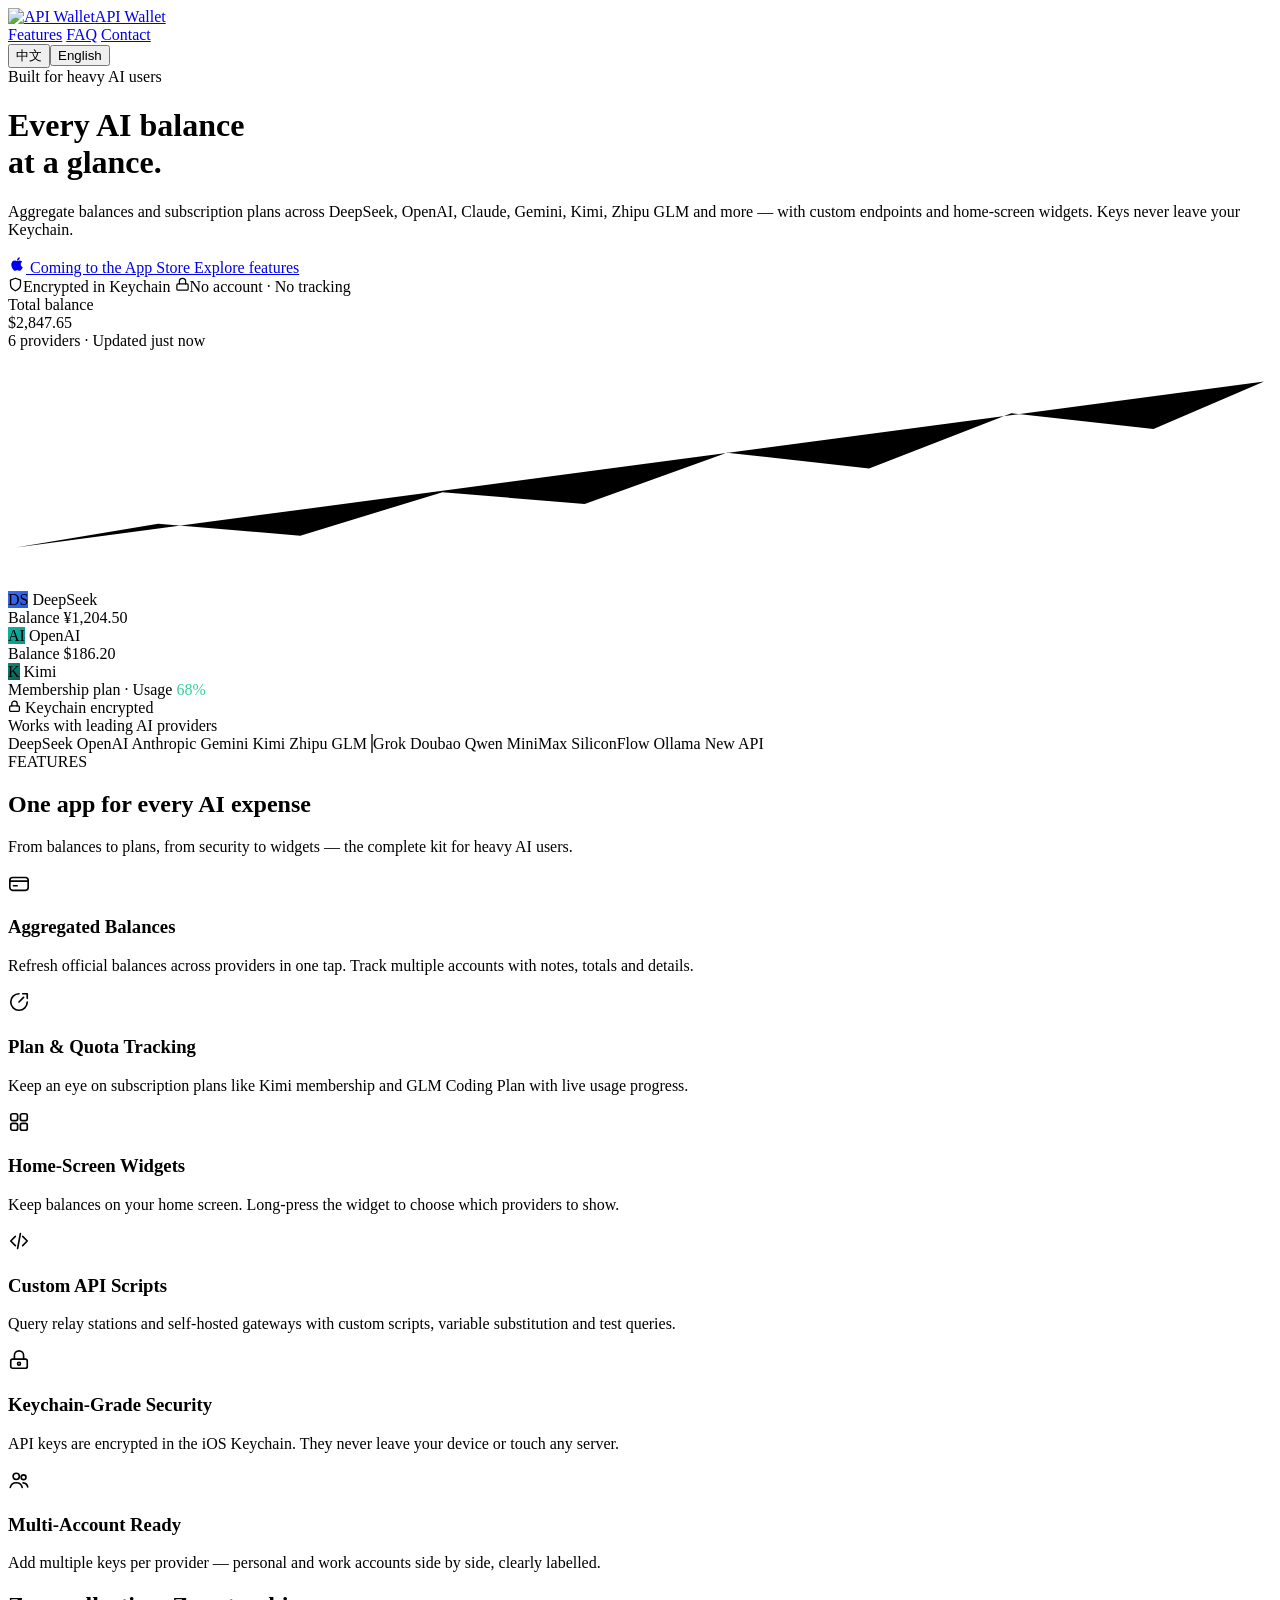
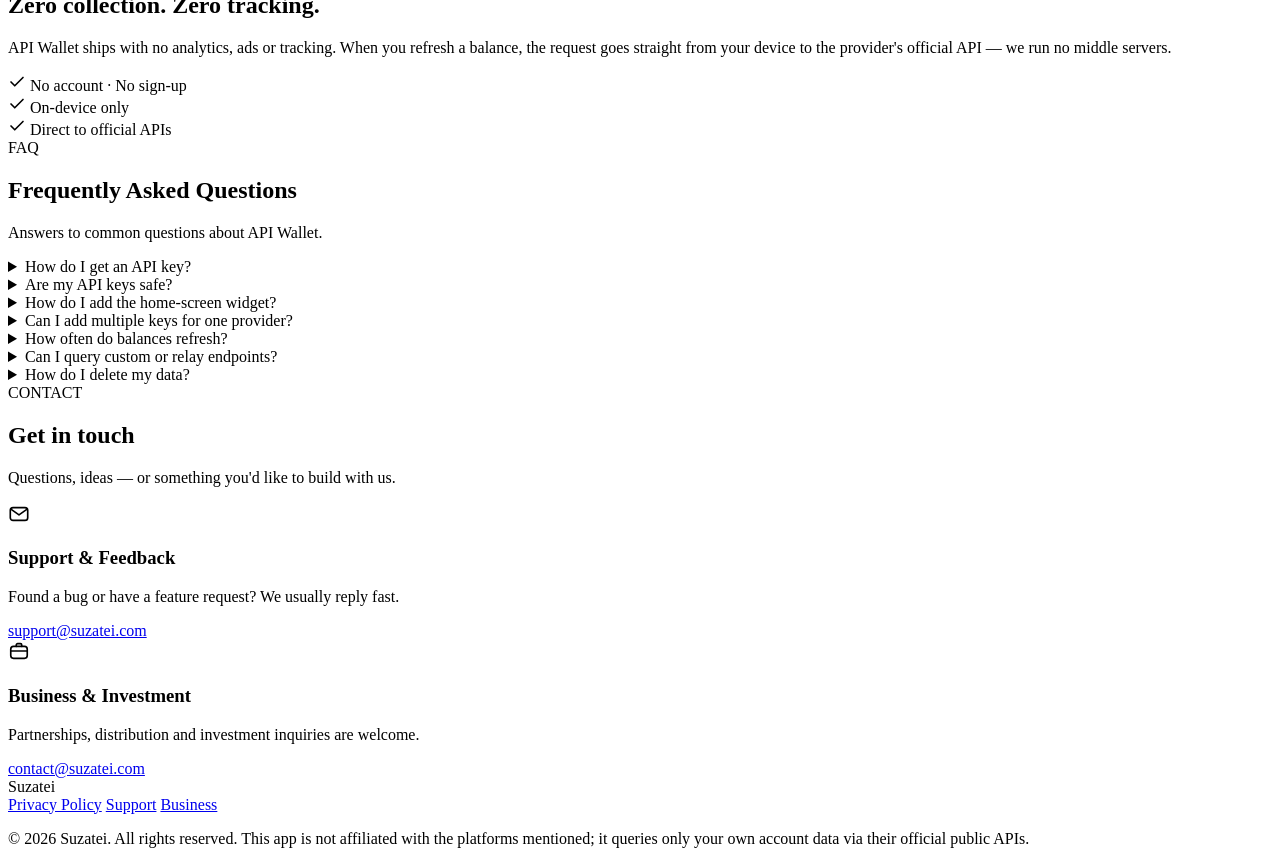
==== API-Wallet/index.html @ c5bd334c "API-Wallet 产品的网页" ====
<!DOCTYPE html>
<html lang="zh-CN">
<head>
<meta charset="UTF-8">
<meta name="viewport" content="width=device-width, initial-scale=1.0">
<title>API 钱包 — AI 余额与套餐聚合管家 | Suzatei</title>
<meta name="description" content="API 钱包：聚合管理 DeepSeek、OpenAI、Claude、Gemini、Kimi、智谱 GLM 等 AI 服务的余额与订阅套餐，密钥仅存本机钥匙串。">
<meta name="robots" content="all">
<meta property="og:title" content="API 钱包 — AI 余额与套餐聚合管家">
<meta property="og:description" content="聚合管理多家 AI 服务商的余额与套餐额度，密钥仅存本机钥匙串。">
<meta property="og:type" content="website">
<link rel="icon" type="image/png" href="image/icon.png?v=2">
<link rel="stylesheet" href="css/style.css">
</head>
<body>

<!-- ================= 导航 ================= -->
<nav id="nav">
  <div class="nav-inner">
    <a class="brand" href="#top"><img src="image/icon.png?v=2" alt="API Wallet"><span>API Wallet</span></a>
    <div class="nav-links">
      <a href="#features" data-i18n="nav.features">功能</a>
      <a href="#faq" data-i18n="nav.faq">常见问题</a>
      <a href="#contact" data-i18n="nav.contact">联系我们</a>
    </div>
    <div class="lang-switch" id="lang-switch" aria-label="Language"></div>
  </div>
</nav>

<!-- ================= Hero ================= -->
<div class="hero-wrap" id="top">
  <div class="orb orb-1"></div>
  <div class="orb orb-2"></div>
  <div class="orb orb-3"></div>
  <div class="grid-bg"></div>

  <header class="hero">
    <div>
      <span class="badge reveal"><span class="dot"></span><span data-i18n="hero.badge">为 AI 重度用户打造</span></span>
      <h1 class="reveal" style="--d:.06s">
        <span data-i18n="hero.title1">API 余额与套餐</span><br>
        <span class="grad" data-i18n="hero.title2">一目了然</span>
      </h1>
      <p class="hero-desc reveal" style="--d:.12s" data-i18n="hero.desc">聚合管理 DeepSeek、OpenAI、Claude、Gemini、Kimi、智谱 GLM 等 AI 服务的余额与订阅套餐，支持自定义接口与桌面小组件。密钥仅存于本机钥匙串，安全无忧。</p>
      <div class="hero-cta reveal" style="--d:.18s">
        <a class="btn btn-primary" id="store-btn" href="#features">
          <svg width="18" height="18" viewBox="0 0 24 24" fill="currentColor"><path d="M17.05 20.28c-.98.95-2.05.8-3.08.35-1.09-.46-2.09-.48-3.24 0-1.44.62-2.2.44-3.06-.35C2.79 15.25 3.51 7.59 9.05 7.31c1.35.07 2.29.74 3.08.8 1.18-.24 2.31-.93 3.57-.84 1.51.12 2.65.72 3.4 1.8-3.12 1.87-2.38 5.98.48 7.13-.57 1.5-1.31 2.99-2.53 4.08ZM12.03 7.25c-.15-2.23 1.66-4.07 3.74-4.25.29 2.58-2.34 4.5-3.74 4.25Z"/></svg>
          <span data-i18n="cta.download">App Store 下载</span>
        </a>
        <a class="btn btn-ghost" href="#features" data-i18n="cta.secondary">了解功能</a>
      </div>
      <div class="hero-meta reveal" style="--d:.24s">
        <span><svg width="15" height="15" viewBox="0 0 24 24" fill="none" stroke="currentColor" stroke-width="2" stroke-linecap="round" stroke-linejoin="round"><path d="M12 22s8-3.5 8-10V5l-8-3-8 3v7c0 6.5 8 10 8 10z"/></svg><span data-i18n="hero.meta1">Keychain 加密存储</span></span>
        <span><svg width="15" height="15" viewBox="0 0 24 24" fill="none" stroke="currentColor" stroke-width="2" stroke-linecap="round" stroke-linejoin="round"><rect x="3" y="11" width="18" height="10" rx="2"/><path d="M7 11V7a5 5 0 0 1 10 0v4"/></svg><span data-i18n="hero.meta2">无账号 · 不收集数据</span></span>
      </div>
    </div>

    <div class="mock-zone reveal" style="--d:.2s" id="tilt">
      <div class="mock" id="mock">
        <div class="mock-card mock-main">
          <div class="label" data-i18n="mock.total">总余额</div>
          <div class="value"><span class="counter" data-count="2847.65" data-prefix="$" data-decimals="2">$0.00</span></div>
          <div class="sub" data-i18n="mock.sub">6 个服务商 · 刚刚更新</div>
          <svg class="spark" viewBox="0 0 320 60" preserveAspectRatio="none" aria-hidden="true">
            <defs>
              <linearGradient id="sparkGrad" x1="0" y1="0" x2="1" y2="0">
                <stop offset="0" stop-color="#5b7cff"/><stop offset="1" stop-color="#67e8f9"/>
              </linearGradient>
            </defs>
            <path class="spark-path" d="M2 50 L38 44 L74 47 L110 36 L146 39 L182 26 L218 30 L254 16 L290 20 L318 8"/>
          </svg>
        </div>
        <div class="mock-card mock-b1">
          <div class="mock-row">
            <span class="p-dot" style="background:linear-gradient(135deg,#3b6ef5,#2458e6)">DS</span>
            <span><span class="p-name">DeepSeek</span><br><span class="p-tag" data-i18n="mock.balance">余额</span></span>
            <span class="p-val counter" data-count="1204.50" data-prefix="¥" data-decimals="2">¥0.00</span>
          </div>
        </div>
        <div class="mock-card mock-b2">
          <div class="mock-row">
            <span class="p-dot" style="background:linear-gradient(135deg,#10b3a3,#0d9488)">AI</span>
            <span><span class="p-name">OpenAI</span><br><span class="p-tag" data-i18n="mock.balance">余额</span></span>
            <span class="p-val counter" data-count="186.20" data-prefix="$" data-decimals="2">$0.00</span>
          </div>
        </div>
        <div class="mock-card mock-plan">
          <div class="mock-row">
            <span class="p-dot" style="background:linear-gradient(135deg,#0c8a7d,#065f52)">K</span>
            <span><span class="p-name">Kimi</span><br><span class="p-tag" data-i18n="mock.plan">会员套餐 · 用量</span></span>
            <span class="p-val" style="color:#34d399">68%</span>
          </div>
          <div class="bar"><i class="w68"></i></div>
        </div>
        <span class="mock-chip">
          <svg width="13" height="13" viewBox="0 0 24 24" fill="none" stroke="currentColor" stroke-width="2.4" stroke-linecap="round" stroke-linejoin="round"><rect x="3" y="11" width="18" height="10" rx="2"/><path d="M7 11V7a5 5 0 0 1 10 0v4"/></svg>
          <span data-i18n="mock.chip">Keychain 加密</span>
        </span>
      </div>
    </div>
  </header>
</div>

<!-- ================= 服务商跑马灯 ================= -->
<div class="marquee-band">
  <div class="marquee-label" data-i18n="marquee.label">支持主流 AI 服务商</div>
  <div class="marquee">
    <div class="marquee-track" id="marquee-track">
      <span class="chip"><i style="background:#3b6ef5"></i>DeepSeek</span>
      <span class="chip"><i style="background:#10b3a3"></i>OpenAI</span>
      <span class="chip"><i style="background:#d97757"></i>Anthropic</span>
      <span class="chip"><i style="background:#4285f4"></i>Gemini</span>
      <span class="chip"><i style="background:#0c8a7d"></i>Kimi</span>
      <span class="chip"><i style="background:#3859ff"></i><span data-i18n="m.zhipu">智谱 GLM</span></span>
      <span class="chip"><i style="background:#1a1a1a;border:1px solid #555"></i>Grok</span>
      <span class="chip"><i style="background:#3b82f6"></i><span data-i18n="m.doubao">豆包</span></span>
      <span class="chip"><i style="background:#f59e0b"></i><span data-i18n="m.qwen">通义千问</span></span>
      <span class="chip"><i style="background:#a855f7"></i>MiniMax</span>
      <span class="chip"><i style="background:#22d3ee"></i><span data-i18n="m.siliconflow">硅基流动</span></span>
      <span class="chip"><i style="background:#e5e7eb"></i>Ollama</span>
      <span class="chip"><i style="background:#8b5cf6"></i>New API</span>
    </div>
  </div>
</div>

<!-- ================= 功能 ================= -->
<section class="block section-pad" id="features">
  <span class="eyebrow reveal" data-i18n="features.eyebrow">FEATURES</span>
  <h2 class="title reveal" style="--d:.05s" data-i18n="features.title">一个 App，管好所有 AI 开销</h2>
  <p class="subtitle reveal" style="--d:.1s" data-i18n="features.sub">从余额到套餐，从安全到小组件，为 AI 重度用户准备的完整方案。</p>

  <div class="grid">
    <div class="card reveal" style="--d:.0s">
      <div class="ico"><svg width="22" height="22" viewBox="0 0 24 24" fill="none" stroke="currentColor" stroke-width="1.8" stroke-linecap="round" stroke-linejoin="round"><rect x="2" y="6" width="20" height="14" rx="3"/><path d="M2 10h20"/><path d="M6 15h4"/></svg></div>
      <h3 data-i18n="f1.title">余额聚合查询</h3>
      <p data-i18n="f1.desc">一键刷新多家服务商的官方 API 余额，多账号备注区分，总量与明细一目了然。</p>
    </div>
    <div class="card reveal" style="--d:.07s">
      <div class="ico"><svg width="22" height="22" viewBox="0 0 24 24" fill="none" stroke="currentColor" stroke-width="1.8" stroke-linecap="round" stroke-linejoin="round"><path d="M21 12a9 9 0 1 1-9-9"/><path d="M12 12l5-5"/><path d="M16 3h5v5"/></svg></div>
      <h3 data-i18n="f2.title">套餐额度追踪</h3>
      <p data-i18n="f2.desc">Kimi 会员、GLM Coding Plan 等订阅套餐的额度与用量进度，实时掌握。</p>
    </div>
    <div class="card reveal" style="--d:.14s">
      <div class="ico"><svg width="22" height="22" viewBox="0 0 24 24" fill="none" stroke="currentColor" stroke-width="1.8" stroke-linecap="round" stroke-linejoin="round"><rect x="3" y="3" width="7.5" height="7.5" rx="2"/><rect x="13.5" y="3" width="7.5" height="7.5" rx="2"/><rect x="3" y="13.5" width="7.5" height="7.5" rx="2"/><rect x="13.5" y="13.5" width="7.5" height="7.5" rx="2"/></svg></div>
      <h3 data-i18n="f3.title">桌面小组件</h3>
      <p data-i18n="f3.desc">余额常驻桌面，长按小组件即可勾选展示哪些服务商，一切尽在掌握。</p>
    </div>
    <div class="card reveal" style="--d:.0s">
      <div class="ico"><svg width="22" height="22" viewBox="0 0 24 24" fill="none" stroke="currentColor" stroke-width="1.8" stroke-linecap="round" stroke-linejoin="round"><path d="m8 7-5 5 5 5"/><path d="m16 7 5 5-5 5"/><path d="m13.5 4-3 16"/></svg></div>
      <h3 data-i18n="f4.title">自定义 API 脚本</h3>
      <p data-i18n="f4.desc">中转站、自建网关也能查：编写查询脚本，支持变量替换与保存前测试查询。</p>
    </div>
    <div class="card reveal" style="--d:.07s">
      <div class="ico"><svg width="22" height="22" viewBox="0 0 24 24" fill="none" stroke="currentColor" stroke-width="1.8" stroke-linecap="round" stroke-linejoin="round"><rect x="3" y="11" width="18" height="10" rx="2"/><path d="M7 11V7a5 5 0 0 1 10 0v4"/><circle cx="12" cy="16" r="1.6"/></svg></div>
      <h3 data-i18n="f5.title">钥匙串级安全</h3>
      <p data-i18n="f5.desc">API Key 使用 iOS Keychain 加密保存，永不离开你的设备，不上传任何服务器。</p>
    </div>
    <div class="card reveal" style="--d:.14s">
      <div class="ico"><svg width="22" height="22" viewBox="0 0 24 24" fill="none" stroke="currentColor" stroke-width="1.8" stroke-linecap="round" stroke-linejoin="round"><circle cx="9" cy="8" r="3.4"/><path d="M2.5 20c.8-3.2 3.4-5 6.5-5s5.7 1.8 6.5 5"/><circle cx="17" cy="9" r="2.6"/><path d="M16.5 15.2c2.6.2 4.4 1.7 5 4.3"/></svg></div>
      <h3 data-i18n="f6.title">多账号管理</h3>
      <p data-i18n="f6.desc">同一服务商添加多个 Key，主号与工作号并存，备注清晰区分。</p>
    </div>
  </div>
</section>

<!-- ================= 安全带 ================= -->
<div class="sec-band">
  <div class="sec-inner">
    <div class="reveal">
      <h2 data-i18n="sec.title">零收集，零追踪</h2>
      <p class="desc" data-i18n="sec.desc">API 钱包不含任何分析、广告或追踪组件。查询余额时，请求由你的设备直连各服务商官方 API，我们没有任何中间服务器。</p>
    </div>
    <div class="sec-points">
      <div class="sec-point reveal" style="--d:.0s">
        <span class="ic"><svg width="18" height="18" viewBox="0 0 24 24" fill="none" stroke="currentColor" stroke-width="2.2" stroke-linecap="round" stroke-linejoin="round"><path d="M20 6 9 17l-5-5"/></svg></span>
        <span data-i18n="sec.p1">无账号 · 无注册</span>
      </div>
      <div class="sec-point reveal" style="--d:.08s">
        <span class="ic"><svg width="18" height="18" viewBox="0 0 24 24" fill="none" stroke="currentColor" stroke-width="2.2" stroke-linecap="round" stroke-linejoin="round"><path d="M20 6 9 17l-5-5"/></svg></span>
        <span data-i18n="sec.p2">数据仅存本机</span>
      </div>
      <div class="sec-point reveal" style="--d:.16s">
        <span class="ic"><svg width="18" height="18" viewBox="0 0 24 24" fill="none" stroke="currentColor" stroke-width="2.2" stroke-linecap="round" stroke-linejoin="round"><path d="M20 6 9 17l-5-5"/></svg></span>
        <span data-i18n="sec.p3">直连服务商官方 API</span>
      </div>
    </div>
  </div>
</div>

<!-- ================= FAQ ================= -->
<section class="block section-pad" id="faq">
  <span class="eyebrow reveal" data-i18n="faq.eyebrow">FAQ</span>
  <h2 class="title reveal" style="--d:.05s" data-i18n="faq.title">常见问题</h2>
  <p class="subtitle reveal" style="--d:.1s" data-i18n="faq.sub">关于 API 钱包的疑问，在这里找到答案。</p>

  <div class="faq-list">
    <details class="reveal"><summary><span data-i18n="faq.q1">如何获取 API Key？</span><span class="plus"></span></summary>
      <div class="answer"><p data-i18n="faq.a1a">在对应平台的控制台 → API Keys 页面创建即可：</p><p data-i18n="faq.a1b">DeepSeek：platform.deepseek.com；OpenAI：platform.openai.com；Anthropic Claude：console.anthropic.com；Kimi：platform.moonshot.cn；智谱：bigmodel.cn。拿到 Key 后，在 API 钱包中选择对应服务商，粘贴保存即可查询。</p></div>
    </details>
    <details class="reveal" style="--d:.04s"><summary><span data-i18n="faq.q2">我的 API Key 安全吗？</span><span class="plus"></span></summary>
      <div class="answer"><p data-i18n="faq.a2a">安全。API Key 使用 iOS Keychain 加密存储，仅保存在你的设备上。App 不会将任何 Key 或余额数据上传到本 App 之外的任何服务器，所有查询请求由你的设备直接发送至各平台的官方 API。</p><p data-i18n="faq.a2b">删除某个配置时，Keychain 中对应的 Key 会同步删除。</p></div>
    </details>
    <details class="reveal" style="--d:.08s"><summary><span data-i18n="faq.q3">如何添加桌面小组件？</span><span class="plus"></span></summary>
      <div class="answer"><p data-i18n="faq.a3a">在主屏幕长按空白处 → 点击左上角「+」→ 搜索「API 钱包」→ 选择尺寸添加。添加后长按小组件 →「编辑小组件」，即可勾选希望展示的服务商。</p><p data-i18n="faq.a3b">注意：请先在 App 内完成一次余额查询，小组件才会有数据显示。小组件约每 30 分钟由系统自动刷新。</p></div>
    </details>
    <details class="reveal" style="--d:.12s"><summary><span data-i18n="faq.q4">同一服务商可以添加多个 Key 吗？</span><span class="plus"></span></summary>
      <div class="answer"><p data-i18n="faq.a4">可以。同一服务商可重复添加多个 Key（例如主账号与公司账号），通过备注区分，卡片上会显示在名称旁。</p></div>
    </details>
    <details class="reveal" style="--d:.16s"><summary><span data-i18n="faq.q5">余额多久更新一次？</span><span class="plus"></span></summary>
      <div class="answer"><p data-i18n="faq.a5">打开 App 或下拉刷新时会立即查询全部服务商；也可以在每个服务商的编辑页设置自动查询间隔（仅在 App 前台运行时生效）。</p></div>
    </details>
    <details class="reveal" style="--d:.2s"><summary><span data-i18n="faq.q6">如何查询自定义 / 中转服务的余额？</span><span class="plus"></span></summary>
      <div class="answer"><p data-i18n="faq.a6">在主页「+」菜单中选择「自定义 API」，填入请求地址与（可选的）API Key，并编写查询脚本。脚本支持变量替换，保存前可使用「测试查询」验证配置是否正确。</p></div>
    </details>
    <details class="reveal" style="--d:.24s"><summary><span data-i18n="faq.q7">如何删除我的数据？</span><span class="plus"></span></summary>
      <div class="answer"><p data-i18n="faq.a7">删除某个服务商配置时，App 会同步删除 Keychain 中保存的 API Key。卸载 App 即清除全部本地数据，不会留下任何痕迹。</p></div>
    </details>
  </div>
</section>

<!-- ================= 联系 ================= -->
<section class="block section-pad" id="contact">
  <span class="eyebrow reveal" data-i18n="contact.eyebrow">CONTACT</span>
  <h2 class="title reveal" style="--d:.05s" data-i18n="contact.title">联系我们</h2>
  <p class="subtitle reveal" style="--d:.1s" data-i18n="contact.sub">疑问、提议，或者想和我们一起做点事。</p>

  <div class="contact-grid">
    <div class="contact-card reveal" style="--d:.0s">
      <div class="ic"><svg width="22" height="22" viewBox="0 0 24 24" fill="none" stroke="currentColor" stroke-width="1.8" stroke-linecap="round" stroke-linejoin="round"><rect x="2.5" y="5" width="19" height="14" rx="3"/><path d="m3.5 7 8.5 6 8.5-6"/></svg></div>
      <h3 data-i18n="contact.s.title">技术支持与建议</h3>
      <p data-i18n="contact.s.desc">遇到问题或有功能建议，我们会尽快回复。</p>
      <a class="mail" href="mailto:support@suzatei.com">support@suzatei.com</a>
    </div>
    <div class="contact-card reveal" style="--d:.08s">
      <div class="ic"><svg width="22" height="22" viewBox="0 0 24 24" fill="none" stroke="currentColor" stroke-width="1.8" stroke-linecap="round" stroke-linejoin="round"><rect x="3" y="7" width="18" height="13" rx="3"/><path d="M9 7V5.5A1.5 1.5 0 0 1 10.5 4h3A1.5 1.5 0 0 1 15 5.5V7"/><path d="M3 12h18"/></svg></div>
      <h3 data-i18n="contact.b.title">合作与投资</h3>
      <p data-i18n="contact.b.desc">商务合作、渠道洽谈与投资事宜，欢迎来信。</p>
      <a class="mail" href="mailto:contact@suzatei.com">contact@suzatei.com</a>
    </div>
  </div>
</section>

<!-- ================= 页脚 ================= -->
<footer>
  <div class="foot-inner">
    <div class="foot-brand"><img src="image/icon.png?v=2" alt=""><span>Suzatei</span></div>
    <div class="foot-links">
      <a href="../Privacy/privacy_zh_CN.html" data-privacy-link data-i18n="footer.privacy">隐私政策</a>
      <a href="mailto:support@suzatei.com" data-i18n="footer.support">技术支持</a>
      <a href="mailto:contact@suzatei.com" data-i18n="footer.biz">商务合作</a>
    </div>
  </div>
  <p class="foot-note" data-i18n="footer.note">© 2026 Suzatei. 保留所有权利。本应用与所提及的各平台无隶属关系，仅通过各平台官方公开接口查询您自己的账户数据。</p>
</footer>

<!-- ================= 内嵌多语言数据（默认值，运行时会被 i18n/locales.csv 覆盖） ================= -->
<script id="i18n-data" type="application/json">
{
  "zh_CN": {
    "meta.title": "API 钱包 — AI 余额与套餐聚合管家 | Suzatei",
    "meta.desc": "API 钱包：聚合管理 DeepSeek、OpenAI、Claude、Gemini、Kimi、智谱 GLM 等 AI 服务的余额与订阅套餐，密钥仅存本机钥匙串。",
    "nav.features": "功能",
    "nav.faq": "常见问题",
    "nav.contact": "联系我们",
    "hero.badge": "为 AI 重度用户打造",
    "hero.title1": "API 余额与套餐",
    "hero.title2": "一目了然",
    "hero.desc": "聚合管理 DeepSeek、OpenAI、Claude、Gemini、Kimi、智谱 GLM 等 AI 服务的余额与订阅套餐，支持自定义接口与桌面小组件。密钥仅存于本机钥匙串，安全无忧。",
    "cta.download": "App Store 下载",
    "cta.soon": "即将上线 App Store",
    "cta.secondary": "了解功能",
    "hero.meta1": "Keychain 加密存储",
    "hero.meta2": "无账号 · 不收集数据",
    "mock.total": "总余额",
    "mock.sub": "6 个服务商 · 刚刚更新",
    "mock.balance": "余额",
    "mock.plan": "会员套餐 · 用量",
    "mock.chip": "Keychain 加密",
    "marquee.label": "支持主流 AI 服务商",
    "m.zhipu": "智谱 GLM",
    "m.doubao": "豆包",
    "m.qwen": "通义千问",
    "m.siliconflow": "硅基流动",
    "features.eyebrow": "核心功能",
    "features.title": "一个 App，管好所有 AI 开销",
    "features.sub": "从余额到套餐，从安全到小组件，为 AI 重度用户准备的完整方案。",
    "f1.title": "余额聚合查询",
    "f1.desc": "一键刷新多家服务商的官方 API 余额，多账号备注区分，总量与明细一目了然。",
    "f2.title": "套餐额度追踪",
    "f2.desc": "Kimi 会员、GLM Coding Plan 等订阅套餐的额度与用量进度，实时掌握。",
    "f3.title": "桌面小组件",
    "f3.desc": "余额常驻桌面，长按小组件即可勾选展示哪些服务商，一切尽在掌握。",
    "f4.title": "自定义 API 脚本",
    "f4.desc": "中转站、自建网关也能查：编写查询脚本，支持变量替换与保存前测试查询。",
    "f5.title": "钥匙串级安全",
    "f5.desc": "API Key 使用 iOS Keychain 加密保存，永不离开你的设备，不上传任何服务器。",
    "f6.title": "多账号管理",
    "f6.desc": "同一服务商添加多个 Key，主号与工作号并存，备注清晰区分。",
    "sec.title": "零收集，零追踪",
    "sec.desc": "API 钱包不含任何分析、广告或追踪组件。查询余额时，请求由你的设备直连各服务商官方 API，我们没有任何中间服务器。",
    "sec.p1": "无账号 · 无注册",
    "sec.p2": "数据仅存本机",
    "sec.p3": "直连服务商官方 API",
    "faq.eyebrow": "答疑",
    "faq.title": "常见问题",
    "faq.sub": "关于 API 钱包的疑问，在这里找到答案。",
    "faq.q1": "如何获取 API Key？",
    "faq.a1a": "在对应平台的控制台 → API Keys 页面创建即可：",
    "faq.a1b": "DeepSeek：platform.deepseek.com；OpenAI：platform.openai.com；Anthropic Claude：console.anthropic.com；Kimi：platform.moonshot.cn；智谱：bigmodel.cn。拿到 Key 后，在 API 钱包中选择对应服务商，粘贴保存即可查询。",
    "faq.q2": "我的 API Key 安全吗？",
    "faq.a2a": "安全。API Key 使用 iOS Keychain 加密存储，仅保存在你的设备上。App 不会将任何 Key 或余额数据上传到本 App 之外的任何服务器，所有查询请求由你的设备直接发送至各平台的官方 API。",
    "faq.a2b": "删除某个配置时，Keychain 中对应的 Key 会同步删除。",
    "faq.q3": "如何添加桌面小组件？",
    "faq.a3a": "在主屏幕长按空白处 → 点击左上角「+」→ 搜索「API 钱包」→ 选择尺寸添加。添加后长按小组件 →「编辑小组件」，即可勾选希望展示的服务商。",
    "faq.a3b": "注意：请先在 App 内完成一次余额查询，小组件才会有数据显示。小组件约每 30 分钟由系统自动刷新。",
    "faq.q4": "同一服务商可以添加多个 Key 吗？",
    "faq.a4": "可以。同一服务商可重复添加多个 Key（例如主账号与公司账号），通过备注区分，卡片上会显示在名称旁。",
    "faq.q5": "余额多久更新一次？",
    "faq.a5": "打开 App 或下拉刷新时会立即查询全部服务商；也可以在每个服务商的编辑页设置自动查询间隔（仅在 App 前台运行时生效）。",
    "faq.q6": "如何查询自定义 / 中转服务的余额？",
    "faq.a6": "在主页「+」菜单中选择「自定义 API」，填入请求地址与（可选的）API Key，并编写查询脚本。脚本支持变量替换，保存前可使用「测试查询」验证配置是否正确。",
    "faq.q7": "如何删除我的数据？",
    "faq.a7": "删除某个服务商配置时，App 会同步删除 Keychain 中保存的 API Key。卸载 App 即清除全部本地数据，不会留下任何痕迹。",
    "contact.eyebrow": "联系",
    "contact.title": "联系我们",
    "contact.sub": "疑问、提议，或者想和我们一起做点事。",
    "contact.s.title": "技术支持与建议",
    "contact.s.desc": "遇到问题或有功能建议，我们会尽快回复。",
    "contact.b.title": "合作与投资",
    "contact.b.desc": "商务合作、渠道洽谈与投资事宜，欢迎来信。",
    "footer.privacy": "隐私政策",
    "footer.support": "技术支持",
    "footer.biz": "商务合作",
    "footer.note": "© 2026 Suzatei. 保留所有权利。本应用与所提及的各平台无隶属关系，仅通过各平台官方公开接口查询您自己的账户数据。"
  },
  "en_US": {
    "meta.title": "API Wallet — AI Balance & Plan Tracker | Suzatei",
    "meta.desc": "API Wallet aggregates balances and subscription plans across DeepSeek, OpenAI, Claude, Gemini, Kimi, Zhipu GLM and more. Keys never leave your Keychain.",
    "nav.features": "Features",
    "nav.faq": "FAQ",
    "nav.contact": "Contact",
    "hero.badge": "Built for heavy AI users",
    "hero.title1": "Every AI balance",
    "hero.title2": "at a glance.",
    "hero.desc": "Aggregate balances and subscription plans across DeepSeek, OpenAI, Claude, Gemini, Kimi, Zhipu GLM and more — with custom endpoints and home-screen widgets. Keys never leave your Keychain.",
    "cta.download": "Download on the App Store",
    "cta.soon": "Coming to the App Store",
    "cta.secondary": "Explore features",
    "hero.meta1": "Encrypted in Keychain",
    "hero.meta2": "No account · No tracking",
    "mock.total": "Total balance",
    "mock.sub": "6 providers · Updated just now",
    "mock.balance": "Balance",
    "mock.plan": "Membership plan · Usage",
    "mock.chip": "Keychain encrypted",
    "marquee.label": "Works with leading AI providers",
    "m.zhipu": "Zhipu GLM",
    "m.doubao": "Doubao",
    "m.qwen": "Qwen",
    "m.siliconflow": "SiliconFlow",
    "features.eyebrow": "FEATURES",
    "features.title": "One app for every AI expense",
    "features.sub": "From balances to plans, from security to widgets — the complete kit for heavy AI users.",
    "f1.title": "Aggregated Balances",
    "f1.desc": "Refresh official balances across providers in one tap. Track multiple accounts with notes, totals and details.",
    "f2.title": "Plan & Quota Tracking",
    "f2.desc": "Keep an eye on subscription plans like Kimi membership and GLM Coding Plan with live usage progress.",
    "f3.title": "Home-Screen Widgets",
    "f3.desc": "Keep balances on your home screen. Long-press the widget to choose which providers to show.",
    "f4.title": "Custom API Scripts",
    "f4.desc": "Query relay stations and self-hosted gateways with custom scripts, variable substitution and test queries.",
    "f5.title": "Keychain-Grade Security",
    "f5.desc": "API keys are encrypted in the iOS Keychain. They never leave your device or touch any server.",
    "f6.title": "Multi-Account Ready",
    "f6.desc": "Add multiple keys per provider — personal and work accounts side by side, clearly labelled.",
    "sec.title": "Zero collection. Zero tracking.",
    "sec.desc": "API Wallet ships with no analytics, ads or tracking. When you refresh a balance, the request goes straight from your device to the provider's official API — we run no middle servers.",
    "sec.p1": "No account · No sign-up",
    "sec.p2": "On-device only",
    "sec.p3": "Direct to official APIs",
    "faq.eyebrow": "FAQ",
    "faq.title": "Frequently Asked Questions",
    "faq.sub": "Answers to common questions about API Wallet.",
    "faq.q1": "How do I get an API key?",
    "faq.a1a": "Create one in each platform's console, under the API Keys page:",
    "faq.a1b": "DeepSeek: platform.deepseek.com; OpenAI: platform.openai.com; Anthropic Claude: console.anthropic.com; Kimi: platform.moonshot.cn; Zhipu: bigmodel.cn. Then pick the provider in API Wallet, paste your key and save.",
    "faq.q2": "Are my API keys safe?",
    "faq.a2a": "Yes. Keys are encrypted in the iOS Keychain and stay on your device. The app uploads no keys or balance data to any server of ours — every request goes straight from your device to each platform's official API.",
    "faq.a2b": "Deleting a configuration also deletes its key from the Keychain.",
    "faq.q3": "How do I add the home-screen widget?",
    "faq.a3a": "Long-press the home screen → tap “+” → search for “API Wallet” → pick a size. Then long-press the widget → “Edit Widget” to choose which providers appear.",
    "faq.a3b": "Note: run one balance query in the app first so the widget has data to show. The system refreshes widgets roughly every 30 minutes.",
    "faq.q4": "Can I add multiple keys for one provider?",
    "faq.a4": "Yes. Add as many keys per provider as you like — a personal and a company account, for example — and tell them apart with notes shown next to the name.",
    "faq.q5": "How often do balances refresh?",
    "faq.a5": "Opening the app or pulling to refresh queries every provider instantly. You can also set a per-provider auto-refresh interval (active while the app is in the foreground).",
    "faq.q6": "Can I query custom or relay endpoints?",
    "faq.a6": "Choose “Custom API” from the “+” menu on the home screen, enter the base URL and an optional API key, then write a query script. Variable substitution is supported, and “Test Query” verifies everything before you save.",
    "faq.q7": "How do I delete my data?",
    "faq.a7": "Deleting a provider configuration removes its key from the Keychain. Uninstalling the app wipes all local data — nothing is left behind.",
    "contact.eyebrow": "CONTACT",
    "contact.title": "Get in touch",
    "contact.sub": "Questions, ideas — or something you'd like to build with us.",
    "contact.s.title": "Support & Feedback",
    "contact.s.desc": "Found a bug or have a feature request? We usually reply fast.",
    "contact.b.title": "Business & Investment",
    "contact.b.desc": "Partnerships, distribution and investment inquiries are welcome.",
    "footer.privacy": "Privacy Policy",
    "footer.support": "Support",
    "footer.biz": "Business",
    "footer.note": "© 2026 Suzatei. All rights reserved. This app is not affiliated with the platforms mentioned; it queries only your own account data via their official public APIs."
  }
}
</script>

<script>
/* =====================================================================
 * API Wallet 官网脚本
 * —— 多语言：默认语言 zh_CN / en_US（上方 JSON），运行时尝试拉取
 *    i18n/locales.csv 并覆盖（CSV 里新增语言列会自动出现在切换器）。
 * —— App Store 链接：在下方 APP_STORE_URL 填入网址；留空则按钮显示
 *    “即将上线”。
 * ===================================================================== */
var APP_STORE_URL = ""; // ← App Store 链接，例如 https://apps.apple.com/app/idXXXXXXXXX

(function () {
  "use strict";

  /* ---------- i18n ---------- */
  var I18N = JSON.parse(document.getElementById("i18n-data").textContent);
  var LANG_NAMES = { zh_CN: "中文", en_US: "English" };
  var locales = JSON.parse(JSON.stringify(I18N));
  var LANG_KEY = "suzatei.apiwallet.lang";
  var lang = detectLang();

  function detectLang() {
    try {
      var saved = localStorage.getItem(LANG_KEY);
      if (saved && I18N[saved]) return saved;
    } catch (e) {}
    return (navigator.language || "en").toLowerCase().indexOf("zh") === 0 ? "zh_CN" : "en_US";
  }
  function t(key) {
    var d = locales[lang] || {};
    return d[key] != null ? d[key]
      : (locales.en_US && locales.en_US[key]) != null ? locales.en_US[key]
      : (locales.zh_CN && locales.zh_CN[key]) != null ? locales.zh_CN[key]
      : "";
  }
  function applyI18n() {
    var html = document.documentElement;
    html.lang = lang === "zh_CN" ? "zh-CN" : "en-US";
    document.title = t("meta.title");
    var md = document.querySelector('meta[name="description"]');
    if (md) md.setAttribute("content", t("meta.desc"));
    document.querySelectorAll("[data-i18n]").forEach(function (el) {
      el.textContent = t(el.getAttribute("data-i18n"));
    });
    document.querySelectorAll("[data-privacy-link]").forEach(function (a) {
      a.setAttribute("href", "../Privacy/privacy_" + (lang === "zh_CN" ? "zh_CN" : "en_US") + ".html");
    });
    buildLangSwitcher();
  }
  function buildLangSwitcher() {
    var sw = document.getElementById("lang-switch");
    if (!sw) return;
    sw.innerHTML = "";
    Object.keys(locales).forEach(function (code) {
      var b = document.createElement("button");
      b.type = "button";
      b.className = "lang-btn" + (code === lang ? " active" : "");
      b.textContent = LANG_NAMES[code] || code;
      b.addEventListener("click", function () {
        lang = code;
        try { localStorage.setItem(LANG_KEY, code); } catch (e) {}
        applyI18n();
      });
      sw.appendChild(b);
    });
  }

  /* CSV：标准解析（支持引号、逗号、换行） */
  function parseCSV(text) {
    var rows = [], row = [], field = "", inQ = false, i, c;
    for (i = 0; i < text.length; i++) {
      c = text[i];
      if (inQ) {
        if (c === '"') {
          if (text[i + 1] === '"') { field += '"'; i++; }
          else inQ = false;
        } else field += c;
      } else if (c === '"') inQ = true;
      else if (c === ",") { row.push(field); field = ""; }
      else if (c === "\n" || c === "\r") {
        if (c === "\r" && text[i + 1] === "\n") i++;
        row.push(field); field = "";
        if (row.length > 1 || row[0].trim() !== "") rows.push(row);
        row = [];
      } else field += c;
    }
    if (field !== "" || row.length) { row.push(field); rows.push(row); }
    return rows;
  }
  fetch("i18n/locales.csv", { cache: "no-store" })
    .then(function (r) { if (!r.ok) throw new Error("no csv"); return r.text(); })
    .then(function (text) {
      var rows = parseCSV(text);
      if (rows.length < 2) return;
      var header = rows[0].map(function (h) { return h.trim(); });
      var keyIdx = header.indexOf("key");
      if (keyIdx < 0) return;
      var cols = [];
      header.forEach(function (h, i) {
        if (i !== keyIdx && /^[a-z]{2,3}([-_][A-Za-z0-9]{2,8})*$/.test(h)) cols.push([i, h]);
      });
      cols.forEach(function (p) { if (!locales[p[1]]) locales[p[1]] = {}; });
      rows.slice(1).forEach(function (r) {
        var k = (r[keyIdx] || "").trim();
        if (!k) return;
        cols.forEach(function (p) {
          if (r[p[0]] !== undefined && r[p[0]].trim() !== "") locales[p[1]][k] = r[p[0]];
        });
      });
      if (!locales[lang]) lang = detectLang();
      applyI18n();
    })
    .catch(function () { /* file:// 等场景静默回退到内嵌翻译 */ });

  /* ---------- App Store 按钮 ---------- */
  var store = document.getElementById("store-btn");
  if (store) {
    if (APP_STORE_URL) {
      store.setAttribute("href", APP_STORE_URL);
      store.setAttribute("target", "_blank");
      store.setAttribute("rel", "noopener");
    } else {
      store.classList.add("soon");
      var span = store.querySelector("[data-i18n='cta.download']");
      if (span) span.setAttribute("data-i18n", "cta.soon");
    }
  }

  /* ---------- 滚动进场 ---------- */
  var io = new IntersectionObserver(function (entries) {
    entries.forEach(function (en) {
      if (en.isIntersecting) { en.target.classList.add("in"); io.unobserve(en.target); }
    });
  }, { threshold: 0.12, rootMargin: "0px 0px -40px 0px" });
  document.querySelectorAll(".reveal").forEach(function (el) { io.observe(el); });

  /* ---------- 数字滚动 ---------- */
  function animateCounter(el) {
    var target = parseFloat(el.getAttribute("data-count"));
    var prefix = el.getAttribute("data-prefix") || "";
    var decimals = parseInt(el.getAttribute("data-decimals") || "0", 10);
    var dur = 1500, start = null;
    function frame(ts) {
      if (!start) start = ts;
      var p = Math.min((ts - start) / dur, 1);
      var eased = 1 - Math.pow(1 - p, 3);
      var val = target * eased;
      el.textContent = prefix + val.toLocaleString("en-US", { minimumFractionDigits: decimals, maximumFractionDigits: decimals });
      if (p < 1) requestAnimationFrame(frame);
    }
    requestAnimationFrame(frame);
  }
  var cio = new IntersectionObserver(function (entries) {
    entries.forEach(function (en) {
      if (en.isIntersecting) { animateCounter(en.target); cio.unobserve(en.target); }
    });
  }, { threshold: 0.4 });
  document.querySelectorAll(".counter").forEach(function (el) { cio.observe(el); });

  /* ---------- 3D 倾斜（桌面端） ---------- */
  var tiltZone = document.getElementById("tilt");
  var mock = document.getElementById("mock");
  var fine = window.matchMedia("(pointer: fine)").matches;
  var noMotion = window.matchMedia("(prefers-reduced-motion: reduce)").matches;
  if (tiltZone && mock && fine && !noMotion) {
    tiltZone.addEventListener("pointermove", function (e) {
      var r = tiltZone.getBoundingClientRect();
      var x = (e.clientX - r.left) / r.width - 0.5;
      var y = (e.clientY - r.top) / r.height - 0.5;
      mock.style.transform = "rotateY(" + (x * 8).toFixed(2) + "deg) rotateX(" + (-y * 8).toFixed(2) + "deg)";
    });
    tiltZone.addEventListener("pointerleave", function () {
      mock.style.transform = "";
    });
  }

  /* ---------- 导航滚动态 ---------- */
  var nav = document.getElementById("nav");
  function onScroll() {
    if (window.scrollY > 8) nav.classList.add("scrolled");
    else nav.classList.remove("scrolled");
  }
  window.addEventListener("scroll", onScroll, { passive: true });
  onScroll();

  applyI18n();
})();
</script>
</body>
</html>
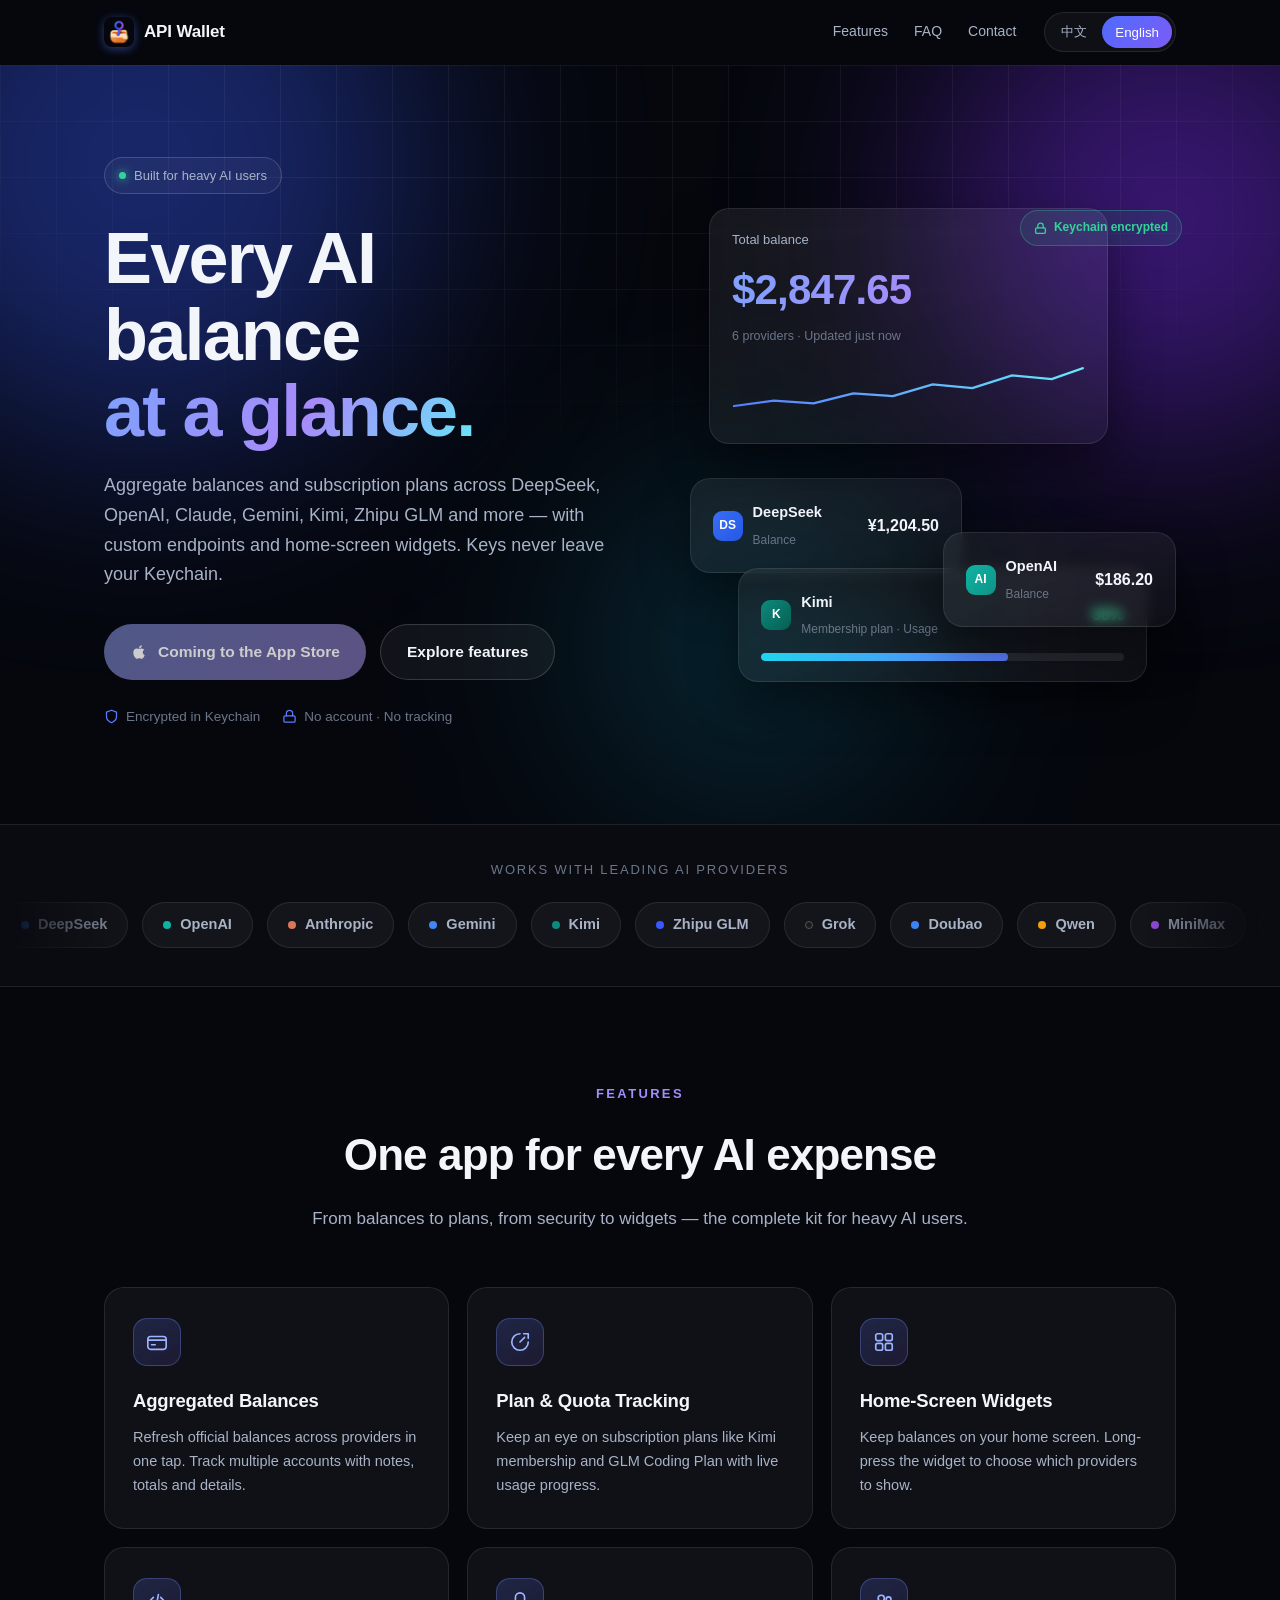
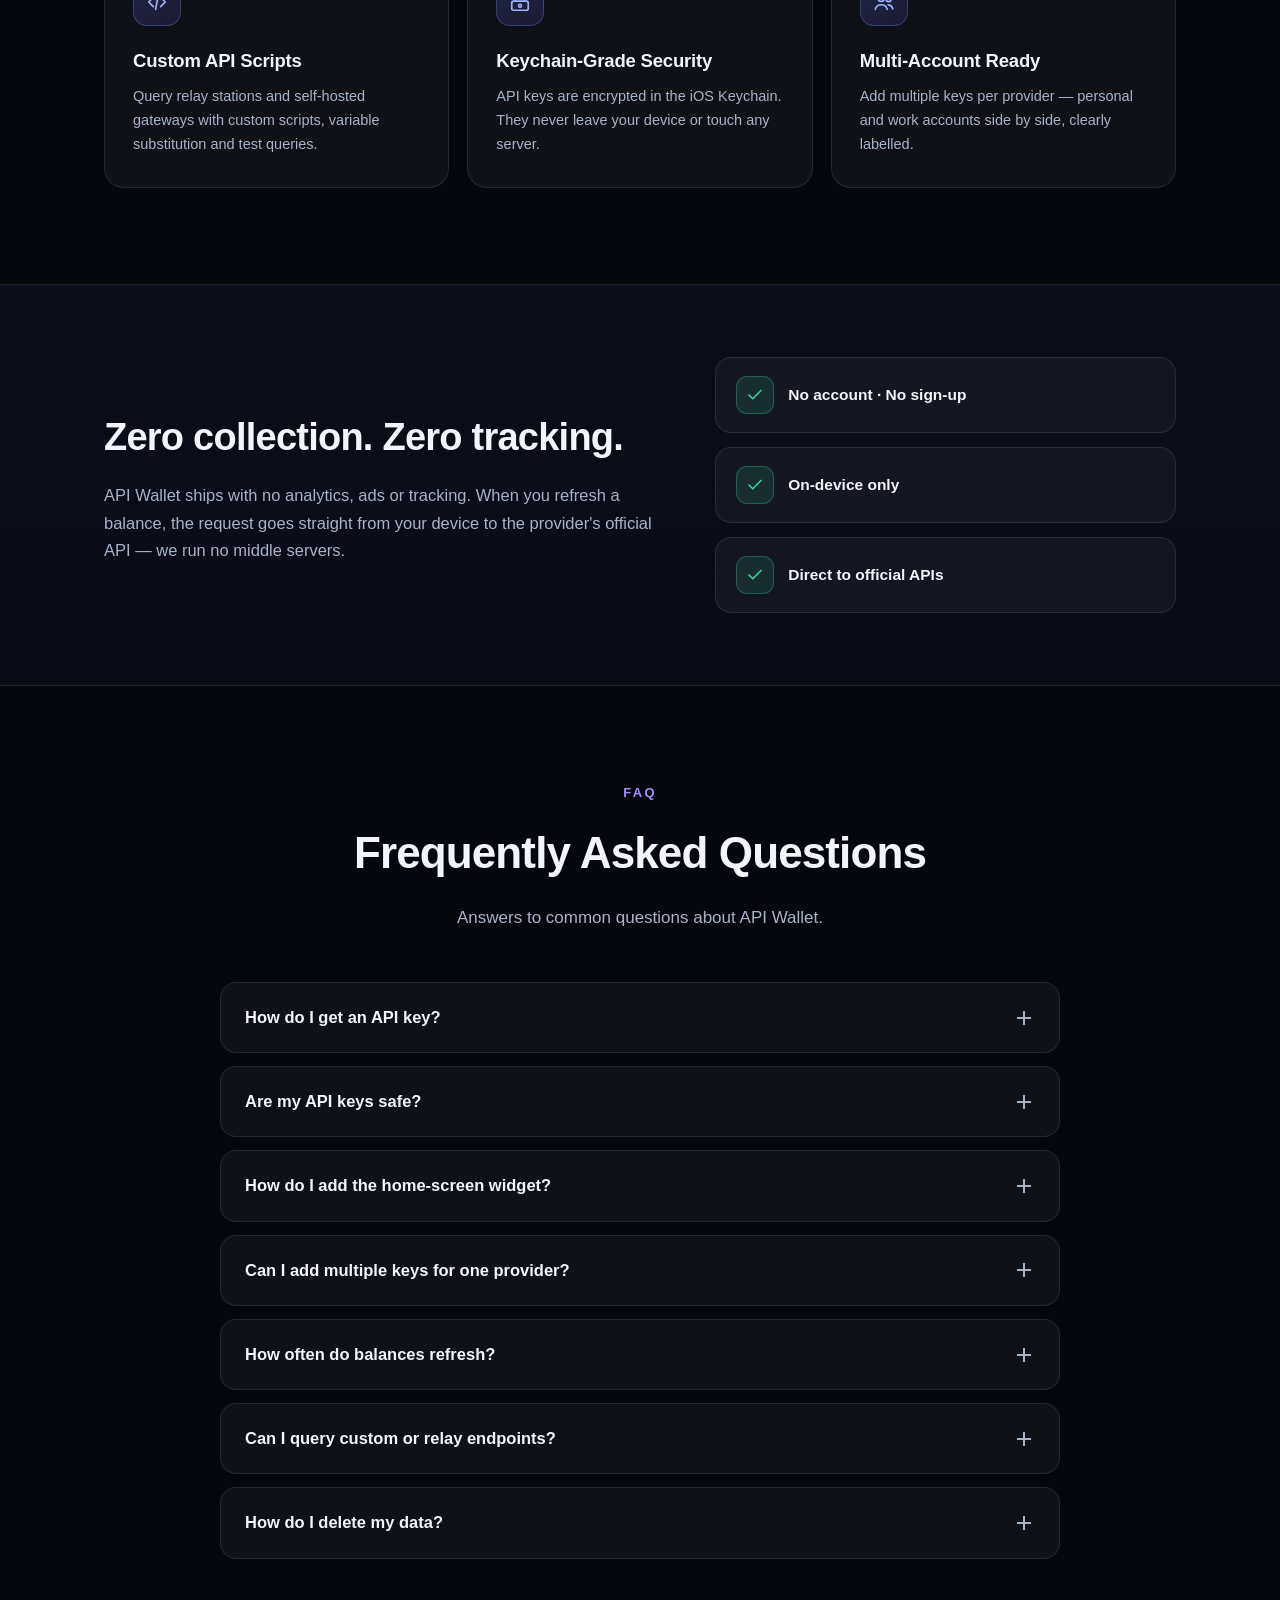
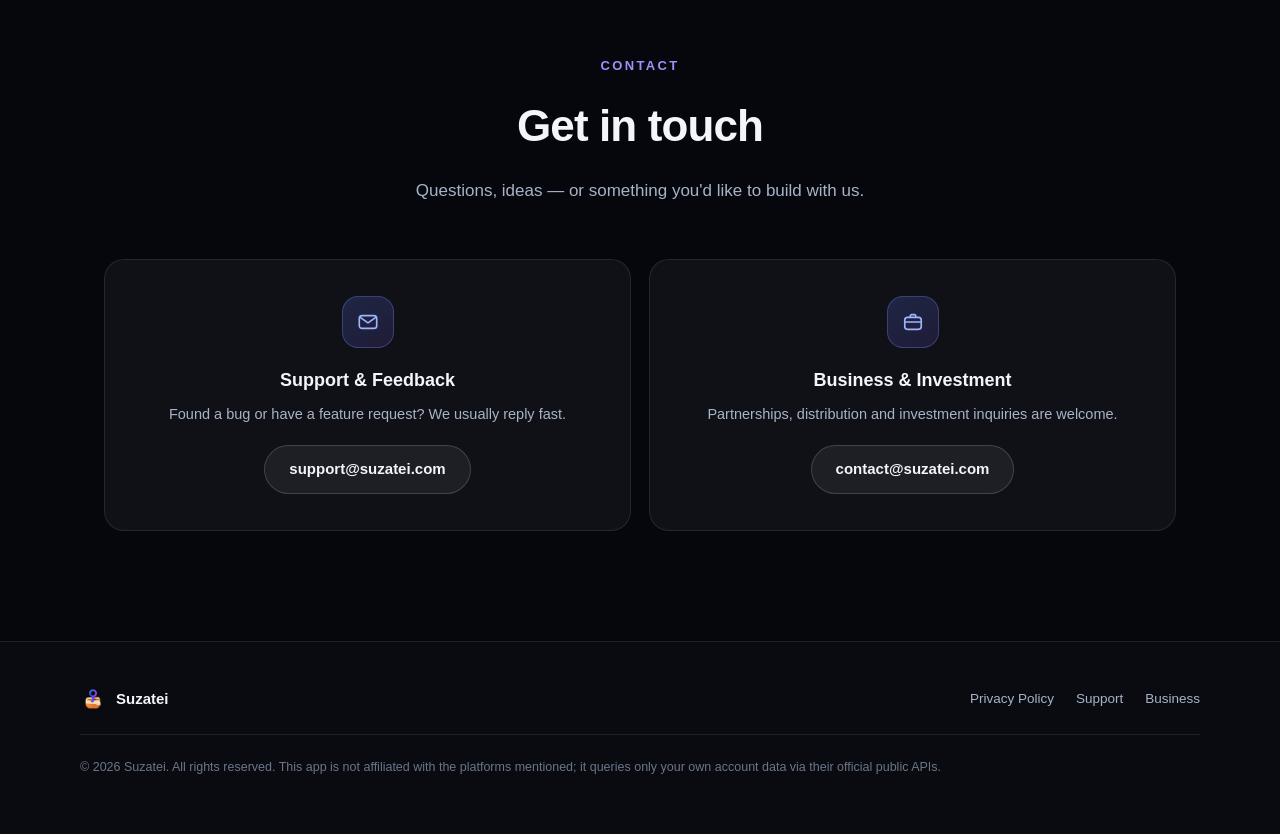
==== commit 8c7a2863: "API-Wallet 产品的网页" ====
--- a/API-Wallet/index.html
+++ b/API-Wallet/index.html
@@ -438,7 +438,7 @@
       var saved = localStorage.getItem(LANG_KEY);
       if (saved && I18N[saved]) return saved;
     } catch (e) {}
-    return (navigator.language || "en").toLowerCase().indexOf("zh") === 0 ? "zh_CN" : "en_US";
+    return "en_US"; // 默认英文；用户手动切换后记忆在本地
   }
   function t(key) {
     var d = locales[lang] || {};
--- a/API-Wallet/css/style.css
+++ b/API-Wallet/css/style.css
@@ -0,0 +1,353 @@
+  :root {
+    --bg: #05070d;
+    --bg-2: #0a0f1c;
+    --card: rgba(255, 255, 255, .045);
+    --card-strong: rgba(255, 255, 255, .07);
+    --line: rgba(255, 255, 255, .09);
+    --line-strong: rgba(255, 255, 255, .16);
+    --text: #f2f5fa;
+    --text-2: #a8b3c7;
+    --text-3: #6b7688;
+    --a1: #5b7cff;
+    --a2: #8b5cf6;
+    --a3: #22d3ee;
+    --ok: #34d399;
+    --grad: linear-gradient(120deg, #7da2ff, #a78bfa 55%, #67e8f9);
+    --grad-btn: linear-gradient(135deg, #4f6bff, #7c5cf6);
+    --radius: 20px;
+  }
+  * { margin: 0; padding: 0; box-sizing: border-box; }
+  html { scroll-behavior: smooth; -webkit-text-size-adjust: 100%; }
+  body {
+    font-family: -apple-system, BlinkMacSystemFont, "SF Pro SC", "SF Pro Text", "PingFang SC", "Helvetica Neue", "Segoe UI", sans-serif;
+    background: var(--bg);
+    color: var(--text);
+    line-height: 1.65;
+    overflow-x: hidden;
+    -webkit-font-smoothing: antialiased;
+  }
+  ::selection { background: rgba(91, 124, 255, .35); }
+  a { color: inherit; text-decoration: none; }
+  img { display: block; }
+  ::-webkit-scrollbar { width: 10px; }
+  ::-webkit-scrollbar-thumb { background: rgba(255,255,255,.14); border-radius: 8px; }
+  ::-webkit-scrollbar-track { background: transparent; }
+
+  /* ---------- 背景氛围 ---------- */
+  .orb { position: absolute; border-radius: 50%; filter: blur(110px); opacity: .5; pointer-events: none; z-index: 0; }
+  .orb-1 { width: 560px; height: 560px; background: #2c46c4; top: -180px; left: -140px; animation: drift 16s ease-in-out infinite alternate; }
+  .orb-2 { width: 460px; height: 460px; background: #6d28d9; top: -80px; right: -120px; animation: drift 20s ease-in-out infinite alternate-reverse; }
+  .orb-3 { width: 320px; height: 320px; background: #0e7490; top: 420px; left: 46%; opacity: .32; animation: drift 24s ease-in-out infinite alternate; }
+  @keyframes drift {
+    from { transform: translate3d(0, 0, 0) scale(1); }
+    to   { transform: translate3d(60px, 50px, 0) scale(1.12); }
+  }
+  .grid-bg {
+    position: absolute; inset: 0; z-index: 0; pointer-events: none;
+    background-image:
+      linear-gradient(rgba(255,255,255,.05) 1px, transparent 1px),
+      linear-gradient(90deg, rgba(255,255,255,.05) 1px, transparent 1px);
+    background-size: 56px 56px;
+    -webkit-mask-image: radial-gradient(ellipse 90% 70% at 50% 0%, #000 35%, transparent 78%);
+            mask-image: radial-gradient(ellipse 90% 70% at 50% 0%, #000 35%, transparent 78%);
+  }
+  .hero-wrap { position: relative; overflow: hidden; }
+
+  /* ---------- 导航 ---------- */
+  nav {
+    position: sticky; top: 0; z-index: 50;
+    transition: background .3s, border-color .3s;
+    border-bottom: 1px solid transparent;
+  }
+  nav.scrolled {
+    background: rgba(5, 7, 13, .72);
+    -webkit-backdrop-filter: saturate(160%) blur(18px);
+    backdrop-filter: saturate(160%) blur(18px);
+    border-bottom-color: var(--line);
+  }
+  .nav-inner {
+    max-width: 1120px; margin: 0 auto; padding: 0 24px; height: 64px;
+    display: flex; align-items: center; gap: 28px;
+  }
+  .brand { display: flex; align-items: center; gap: 10px; font-weight: 700; font-size: 17px; letter-spacing: -.01em; }
+  .brand img { width: 30px; height: 30px; border-radius: 8px; box-shadow: 0 2px 10px rgba(91,124,255,.45); }
+  .nav-links { display: flex; gap: 26px; margin-left: auto; }
+  .nav-links a { font-size: 14px; color: var(--text-2); transition: color .2s; }
+  .nav-links a:hover { color: var(--text); }
+  .lang-switch {
+    display: flex; gap: 2px; padding: 3px;
+    border: 1px solid var(--line); border-radius: 999px;
+    background: rgba(255,255,255,.04);
+  }
+  .lang-btn {
+    border: 0; background: transparent; color: var(--text-2);
+    font: 600 12.5px/1 inherit; font-family: inherit;
+    padding: 7px 13px; border-radius: 999px; cursor: pointer;
+    transition: color .2s, background .2s;
+  }
+  .lang-btn:hover { color: var(--text); }
+  .lang-btn.active { background: var(--grad-btn); color: #fff; }
+
+  /* ---------- Hero ---------- */
+  .hero {
+    position: relative; z-index: 1;
+    max-width: 1120px; margin: 0 auto; padding: 92px 24px 96px;
+    display: grid; grid-template-columns: 1.05fr .95fr; gap: 48px; align-items: center;
+  }
+  .badge {
+    display: inline-flex; align-items: center; gap: 8px;
+    font-size: 13px; font-weight: 500; color: var(--text-2);
+    border: 1px solid var(--line-strong); border-radius: 999px;
+    padding: 7px 14px; background: rgba(255,255,255,.04);
+    margin-bottom: 26px;
+  }
+  .badge .dot { width: 7px; height: 7px; border-radius: 50%; background: var(--ok); box-shadow: 0 0 10px var(--ok); animation: pulse 2.2s ease-in-out infinite; }
+  @keyframes pulse { 0%,100% { opacity: 1; } 50% { opacity: .35; } }
+  h1 {
+    font-size: clamp(40px, 6.4vw, 72px);
+    line-height: 1.06; font-weight: 800; letter-spacing: -.025em;
+  }
+  h1 .grad {
+    background: var(--grad);
+    -webkit-background-clip: text; background-clip: text;
+    -webkit-text-fill-color: transparent; color: transparent;
+  }
+  .hero-desc { margin-top: 22px; font-size: 18px; color: var(--text-2); max-width: 33em; }
+  .hero-cta { margin-top: 34px; display: flex; gap: 14px; flex-wrap: wrap; }
+  .btn {
+    display: inline-flex; align-items: center; gap: 10px;
+    padding: 14px 26px; border-radius: 999px;
+    font-size: 15.5px; font-weight: 600; font-family: inherit;
+    cursor: pointer; border: 0; transition: transform .2s, box-shadow .2s, opacity .2s;
+  }
+  .btn svg { flex: 0 0 auto; }
+  .btn-primary {
+    background: var(--grad-btn); color: #fff;
+    box-shadow: 0 8px 28px rgba(91, 99, 255, .38), inset 0 1px 0 rgba(255,255,255,.25);
+  }
+  .btn-primary:hover { transform: translateY(-2px); box-shadow: 0 12px 34px rgba(91, 99, 255, .5); }
+  .btn-primary.soon { filter: saturate(.4) brightness(.8); cursor: default; box-shadow: none; }
+  .btn-primary.soon:hover { transform: none; }
+  .btn-ghost {
+    background: rgba(255,255,255,.05); color: var(--text);
+    border: 1px solid var(--line-strong);
+  }
+  .btn-ghost:hover { transform: translateY(-2px); background: rgba(255,255,255,.09); }
+  .hero-meta { margin-top: 26px; display: flex; gap: 22px; flex-wrap: wrap; color: var(--text-3); font-size: 13.5px; }
+  .hero-meta span { display: inline-flex; align-items: center; gap: 7px; }
+  .hero-meta svg { color: var(--a1); }
+
+  /* ---------- Hero 模拟卡片 ---------- */
+  .mock-zone { position: relative; perspective: 1200px; min-height: 480px; }
+  .mock { position: relative; height: 480px; transform-style: preserve-3d; transition: transform .35s ease-out; }
+  .mock-card {
+    position: absolute;
+    background: linear-gradient(160deg, var(--card-strong), var(--card));
+    border: 1px solid var(--line);
+    border-radius: var(--radius);
+    padding: 20px 22px;
+    box-shadow: 0 20px 50px rgba(0,0,0,.45);
+    -webkit-backdrop-filter: blur(6px);
+    backdrop-filter: blur(6px);
+    animation: floaty 6.5s ease-in-out infinite;
+  }
+  @keyframes floaty { 0%,100% { transform: translateY(0); } 50% { transform: translateY(-11px); } }
+  .mock-main { top: 6px; left: 4%; right: 14%; z-index: 3; }
+  .mock-main .label { font-size: 13px; color: var(--text-2); }
+  .mock-main .value {
+    font-size: 42px; font-weight: 800; letter-spacing: -.02em; margin-top: 4px;
+    font-variant-numeric: tabular-nums;
+    background: var(--grad);
+    -webkit-background-clip: text; background-clip: text;
+    -webkit-text-fill-color: transparent; color: transparent;
+  }
+  .mock-main .sub { font-size: 12.5px; color: var(--text-3); margin-top: 2px; }
+  .mock-main svg.spark { margin-top: 14px; width: 100%; height: 54px; }
+  .spark-path {
+    fill: none; stroke: url(#sparkGrad); stroke-width: 2.5; stroke-linecap: round;
+    stroke-dasharray: 620; stroke-dashoffset: 620;
+    transition: stroke-dashoffset 1.8s ease-out .3s;
+  }
+  .in .spark-path { stroke-dashoffset: 0; }
+  .mock-b1 { top: 276px; left: 0; z-index: 2; width: 56%; animation-delay: .9s; }
+  .mock-b2 { top: 330px; right: 0; z-index: 5; width: 48%; animation-delay: 1.7s; }
+  .mock-plan { bottom: 0; right: 6%; left: 10%; z-index: 4; animation-delay: .4s; }
+  .mock-row { display: flex; align-items: center; gap: 10px; }
+  .p-dot { width: 30px; height: 30px; border-radius: 9px; display: flex; align-items: center; justify-content: center; font-size: 12px; font-weight: 700; color: #fff; flex: 0 0 auto; }
+  .p-name { font-size: 14.5px; font-weight: 600; }
+  .p-tag { font-size: 12px; color: var(--text-3); }
+  .p-val { margin-left: auto; font-weight: 700; font-size: 16px; font-variant-numeric: tabular-nums; }
+  .bar { margin-top: 12px; height: 8px; border-radius: 99px; background: rgba(255,255,255,.09); overflow: hidden; }
+  .bar i {
+    display: block; height: 100%; width: 0; border-radius: 99px;
+    background: linear-gradient(90deg, #22d3ee, #5b7cff);
+    transition: width 1.4s cubic-bezier(.22,.8,.3,1) .4s;
+  }
+  .in .bar i.w68 { width: 68%; }
+  .mock-chip {
+    position: absolute; top: 8px; right: -6px; z-index: 5;
+    display: inline-flex; align-items: center; gap: 7px;
+    font-size: 12px; font-weight: 600; color: var(--ok);
+    background: rgba(52, 211, 153, .1); border: 1px solid rgba(52, 211, 153, .3);
+    border-radius: 999px; padding: 7px 13px;
+    animation: floaty 6.5s ease-in-out infinite 2.3s;
+  }
+
+  /* ---------- Marquee ---------- */
+  .marquee-band { padding: 34px 0 38px; border-top: 1px solid var(--line); border-bottom: 1px solid var(--line); background: rgba(255,255,255,.015); position: relative; z-index: 1; }
+  .marquee-label { text-align: center; font-size: 13px; letter-spacing: .14em; text-transform: uppercase; color: var(--text-3); margin-bottom: 22px; }
+  .marquee { overflow: hidden; -webkit-mask-image: linear-gradient(90deg, transparent, #000 12%, #000 88%, transparent); mask-image: linear-gradient(90deg, transparent, #000 12%, #000 88%, transparent); }
+  .marquee-track { display: flex; gap: 14px; width: max-content; animation: scroll 36s linear infinite; }
+  .marquee:hover .marquee-track { animation-play-state: paused; }
+  @keyframes scroll { to { transform: translateX(-50%); } }
+  .chip {
+    display: inline-flex; align-items: center; gap: 9px;
+    border: 1px solid var(--line); border-radius: 999px;
+    padding: 10px 20px; font-size: 14.5px; font-weight: 600; color: var(--text-2);
+    background: var(--card); white-space: nowrap;
+    transition: border-color .2s, color .2s;
+  }
+  .chip:hover { border-color: var(--line-strong); color: var(--text); }
+  .chip i { width: 8px; height: 8px; border-radius: 50%; }
+
+  /* ---------- 通用版式 ---------- */
+  section.block { max-width: 1120px; margin: 0 auto; padding: 96px 24px 0; position: relative; z-index: 1; }
+  .eyebrow {
+    display: block; text-align: center; font-size: 13px; font-weight: 700;
+    letter-spacing: .18em; text-transform: uppercase; margin-bottom: 14px;
+    background: var(--grad);
+    -webkit-background-clip: text; background-clip: text;
+    -webkit-text-fill-color: transparent; color: transparent;
+  }
+  h2.title { text-align: center; font-size: clamp(30px, 4vw, 44px); font-weight: 800; letter-spacing: -.02em; }
+  p.subtitle { text-align: center; color: var(--text-2); font-size: 17px; margin: 14px auto 0; max-width: 40em; }
+
+  /* ---------- 功能卡片 ---------- */
+  .grid { margin-top: 54px; display: grid; gap: 18px; grid-template-columns: repeat(3, 1fr); }
+  .card {
+    position: relative;
+    background: var(--card); border: 1px solid var(--line); border-radius: var(--radius);
+    padding: 30px 28px; overflow: hidden;
+    transition: transform .3s, border-color .3s, background .3s;
+  }
+  .card::before {
+    content: ""; position: absolute; inset: 0;
+    background: radial-gradient(420px 160px at 50% -20%, rgba(91,124,255,.14), transparent 70%);
+    opacity: 0; transition: opacity .3s;
+  }
+  .card:hover { transform: translateY(-6px); border-color: rgba(123, 146, 255, .4); background: var(--card-strong); }
+  .card:hover::before { opacity: 1; }
+  .card .ico {
+    width: 48px; height: 48px; border-radius: 14px;
+    display: flex; align-items: center; justify-content: center;
+    background: linear-gradient(150deg, rgba(91,124,255,.2), rgba(139,92,246,.12));
+    border: 1px solid rgba(123, 146, 255, .3); color: #9db4ff;
+  }
+  .card h3 { margin-top: 20px; font-size: 18.5px; font-weight: 700; letter-spacing: -.01em; }
+  .card p { margin-top: 9px; font-size: 14.5px; color: var(--text-2); }
+  .card code { font-family: "SF Mono", ui-monospace, Menlo, monospace; font-size: .86em; background: rgba(255,255,255,.08); border: 1px solid var(--line); border-radius: 6px; padding: 1px 6px; color: #9db4ff; }
+
+  /* ---------- 安全带 ---------- */
+  .sec-band { margin-top: 96px; border-top: 1px solid var(--line); border-bottom: 1px solid var(--line); background: linear-gradient(180deg, rgba(91,124,255,.05), rgba(139,92,246,.04)); position: relative; z-index: 1; }
+  .sec-inner { max-width: 1120px; margin: 0 auto; padding: 72px 24px; display: grid; grid-template-columns: 1.1fr .9fr; gap: 48px; align-items: center; }
+  .sec-inner h2 { font-size: clamp(28px, 3.4vw, 38px); font-weight: 800; letter-spacing: -.02em; }
+  .sec-inner .desc { margin-top: 14px; color: var(--text-2); font-size: 16.5px; }
+  .sec-points { display: grid; gap: 14px; }
+  .sec-point {
+    display: flex; align-items: center; gap: 14px;
+    background: var(--card); border: 1px solid var(--line); border-radius: 16px;
+    padding: 18px 20px; font-weight: 600; font-size: 15.5px;
+  }
+  .sec-point .ic { width: 38px; height: 38px; border-radius: 11px; flex: 0 0 auto; display: flex; align-items: center; justify-content: center; background: rgba(52, 211, 153, .12); border: 1px solid rgba(52,211,153,.3); color: var(--ok); }
+
+  /* ---------- FAQ ---------- */
+  .faq-list { margin-top: 50px; display: grid; gap: 13px; max-width: 840px; margin-left: auto; margin-right: auto; }
+  details {
+    background: var(--card); border: 1px solid var(--line); border-radius: 16px;
+    overflow: hidden; transition: border-color .25s, background .25s;
+  }
+  details[open] { border-color: rgba(123,146,255,.35); background: var(--card-strong); }
+  summary {
+    cursor: pointer; list-style: none;
+    padding: 21px 24px; font-size: 16.5px; font-weight: 600;
+    display: flex; justify-content: space-between; align-items: center; gap: 16px;
+  }
+  summary::-webkit-details-marker { display: none; }
+  summary .plus { position: relative; width: 22px; height: 22px; flex: 0 0 auto; }
+  summary .plus::before, summary .plus::after {
+    content: ""; position: absolute; inset: 0; margin: auto; background: var(--text-2);
+    transition: transform .25s;
+  }
+  summary .plus::before { width: 14px; height: 2px; }
+  summary .plus::after { width: 2px; height: 14px; }
+  details[open] .plus::after { transform: rotate(90deg); }
+  details .answer { padding: 0 24px 22px; color: var(--text-2); font-size: 15px; }
+  details .answer p + p { margin-top: 10px; }
+  details .answer a { color: #9db4ff; }
+  details .answer a:hover { text-decoration: underline; }
+
+  /* ---------- 联系 ---------- */
+  .contact-grid { margin-top: 54px; display: grid; grid-template-columns: 1fr 1fr; gap: 18px; }
+  .contact-card {
+    background: var(--card); border: 1px solid var(--line); border-radius: var(--radius);
+    padding: 36px 32px; text-align: center;
+    transition: transform .3s, border-color .3s;
+  }
+  .contact-card:hover { transform: translateY(-6px); border-color: rgba(123,146,255,.4); }
+  .contact-card .ic { width: 52px; height: 52px; margin: 0 auto; border-radius: 16px; display: flex; align-items: center; justify-content: center; background: linear-gradient(150deg, rgba(91,124,255,.2), rgba(139,92,246,.14)); border: 1px solid rgba(123,146,255,.3); color: #9db4ff; }
+  .contact-card h3 { margin-top: 18px; font-size: 18px; font-weight: 700; }
+  .contact-card p { margin-top: 8px; font-size: 14.5px; color: var(--text-2); }
+  .contact-card a.mail {
+    display: inline-block; margin-top: 18px; font-weight: 600; font-size: 15px;
+    padding: 11px 24px; border-radius: 999px;
+    background: rgba(255,255,255,.06); border: 1px solid var(--line-strong);
+    transition: background .2s, border-color .2s;
+  }
+  .contact-card a.mail:hover { background: rgba(255,255,255,.1); border-color: rgba(123,146,255,.5); }
+
+  /* ---------- 页脚 ---------- */
+  footer { margin-top: 110px; border-top: 1px solid var(--line); padding: 44px 24px 56px; background: rgba(255,255,255,.015); position: relative; z-index: 1; }
+  .foot-inner { max-width: 1120px; margin: 0 auto; display: flex; flex-wrap: wrap; gap: 18px; align-items: center; justify-content: space-between; }
+  .foot-brand { display: flex; align-items: center; gap: 10px; font-weight: 700; font-size: 15px; }
+  .foot-brand img { width: 26px; height: 26px; border-radius: 7px; }
+  .foot-links { display: flex; gap: 22px; font-size: 13.5px; color: var(--text-2); }
+  .foot-links a:hover { color: var(--text); }
+  .foot-note { margin-top: 22px; padding-top: 22px; border-top: 1px solid var(--line); font-size: 12.5px; color: var(--text-3); max-width: 1120px; margin-left: auto; margin-right: auto; }
+
+  /* ---------- 滚动进场 ---------- */
+  .reveal { opacity: 0; transform: translateY(28px); transition: opacity .75s cubic-bezier(.22,.8,.3,1), transform .75s cubic-bezier(.22,.8,.3,1); transition-delay: var(--d, 0s); }
+  .reveal.in { opacity: 1; transform: none; }
+
+  @media (prefers-reduced-motion: reduce) {
+    *, *::before, *::after { animation: none !important; transition: none !important; }
+    html { scroll-behavior: auto; }
+    .reveal { opacity: 1; transform: none; }
+    .spark-path { stroke-dashoffset: 0; }
+    .in .bar i.w68 { width: 68%; }
+  }
+
+  /* ---------- 响应式 ---------- */
+  @media (max-width: 980px) {
+    .hero { grid-template-columns: 1fr; padding-top: 64px; gap: 20px; }
+    .mock-zone { min-height: 460px; max-width: 560px; margin: 0 auto; width: 100%; }
+    .mock { height: 460px; }
+    .grid { grid-template-columns: 1fr 1fr; }
+    .sec-inner { grid-template-columns: 1fr; gap: 30px; }
+  }
+  @media (max-width: 640px) {
+    .nav-links { display: none; }
+    .nav-inner { height: 58px; }
+    .hero { padding: 48px 20px 72px; }
+    .grid { grid-template-columns: 1fr; }
+    .contact-grid { grid-template-columns: 1fr; }
+    .mock-zone { min-height: 430px; }
+    .mock { height: 430px; }
+    .mock-card { padding: 15px 16px; }
+    .mock-main .value { font-size: 34px; }
+    .mock-main svg.spark { height: 40px; margin-top: 10px; }
+    .mock-b1 { top: 232px; }
+    .mock-b2 { top: 306px; width: 60%; }
+    .p-dot { width: 26px; height: 26px; border-radius: 8px; font-size: 11px; }
+    .p-val { font-size: 14px; }
+    .section-pad { padding-top: 72px !important; }
+  }
